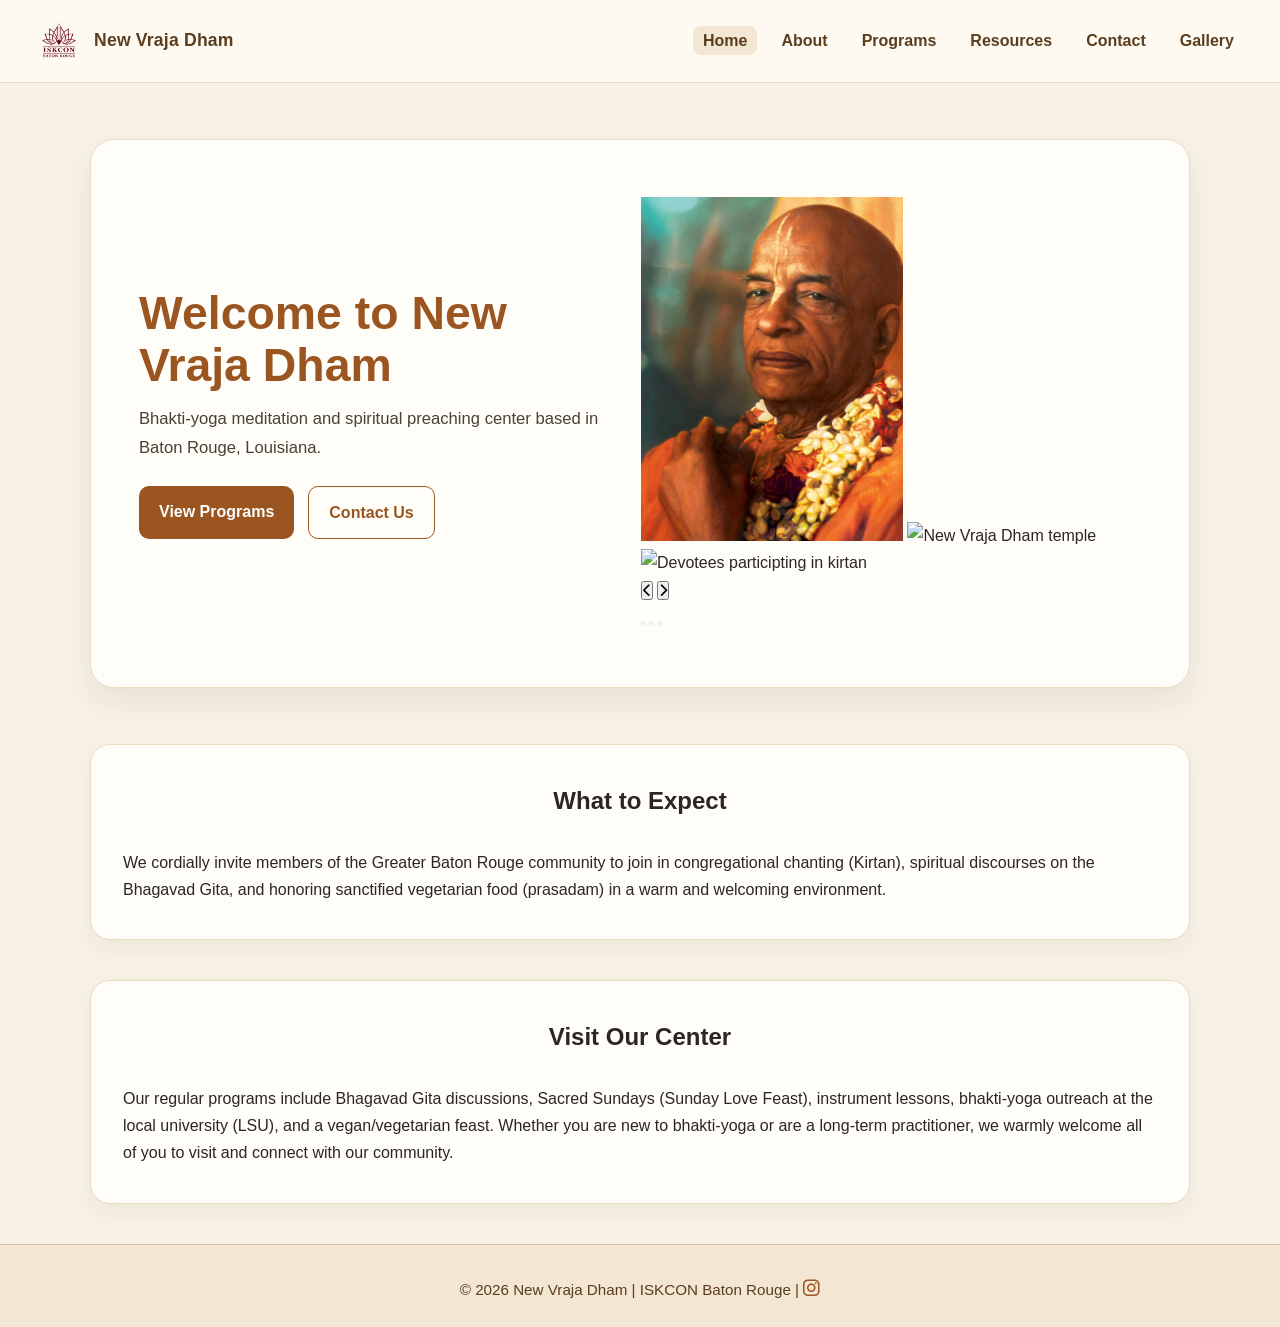
==== index.html @ 9118ea08 "feat: add homepage slider markup" ====
<!DOCTYPE html>
<html lang="en">

<head>
  <meta charset="utf-8">
  <meta name="viewport" content="width=device-width, initial-scale=1.0">
  <meta name="description" content="New Vraja Dham is an ISKCON temple and bhakti-yoga meditation center in Baton Rouge, Louisiana, offering kirtan, Bhagavad Gita discussions, prasadam, spiritual education, and community programs.">
  <meta property="og:title" content="New Vraja Dham | ISKCON Baton Rouge">
  <meta property="og:description" content="Bhakti-yoga meditation, kirtan, Bhagavad Gita discussions, prasadam, and spiritual community in Baton Rouge, Louisiana.">
  <meta property="og:type" content="website">
  <meta property="og:url" content="https://iskconbr.org">
  <meta name="author" content="New Vraja Dham">
  <title>New Vraja Dham | ISKCON Baton Rouge</title>
  <link href="https://fonts.googleapis.com/css2?family=Mukta:wght@400;600;700&display=swap" rel="stylesheet">
  <link rel="stylesheet" href="styles.css">
  <link rel="stylesheet" href="https://cdnjs.cloudflare.com/ajax/libs/font-awesome/6.7.2/css/all.min.css"/>
</head>

<body>
  <header>
    <nav class="navbar" aria-label="Main navigation">
      <div class="logo">
        <img src="public/misc/logo.png" alt="ISKCON logo">
        <span>New Vraja Dham</span>
      </div>
      <ul class="nav-links">
        <li><a href="index.html" class="active" aria-current="page">Home</a></li>
        <li><a href="about.html">About</a></li>
        <li><a href="programs.html">Programs</a></li>
        <li><a href="resources.html">Resources</a></li>
        <li><a href="contact.html">Contact</a></li>
        <li><a href="gallery.html">Gallery</a></li>
      </ul>
    </nav>
  </header>

  <main>
    <section class="hero">
        <div class="hero-text">
            <h1>Welcome to New Vraja Dham</h1>
            <p>
                Bhakti-yoga meditation and spiritual preaching 
                center based in Baton Rouge, Louisiana.
            </p>
            <div class="hero-buttons">
                <a href="programs.html">View Programs</a>
                <a href="contact.html">Contact Us</a>
            </div>
        </div>
        <div class="hero-slider" aria-label="New Vraja Dham image slideshow">
          <div class="slides">
            <img
              class="slide active"
              src="public/misc/srila-prabhupada.png"
              alt="A.C.Bhaktivedanta Swami Srila Prabhupada"
            >
            <img
              class="slide"
              src="public/misc/temple.png"
              alt="New Vraja Dham temple"
            >
            <img
              class="slide"
              src="public/misc/kirtan.png"
              alt="Devotees participting in kirtan"
            >
          </div>
          <button
            class="slider-button previous"
            type="button"
            aria-label="Previous slide"
          >
            <i class="fa-solid fa-chevron-left" aria-hidden="true"></i>
          </button>
          <button
            class="slider-button next"
            type="button"
            aria-label="Next slide"
          >
            <i class="fa-solid fa-chevron-right" aria-hidden="true"></i>
          </button>
          <div class="slider-dots" aria-label="Choose slideshow image">
            <button
              class="slider-dot active"
              type="button"
              aria-label="Show slide 1"
              aria-current="true"
            ></button>
            <button
              class="slider-dot"
              type="button"
              aria-label="Show slide 2"
            ></button>
            <button
              class="slider-dot"
              type="button"
              aria-label="Show slide 3"
            ></button>
          </div>
        </div>
    </section>
    <section class="welcome-section">
        <h2 align="center">What to Expect</h2><br>
        <p>
            We cordially invite members of the Greater Baton Rouge 
            community to join in congregational chanting (Kirtan), 
            spiritual discourses on the Bhagavad Gita, and honoring 
            sanctified vegetarian food (prasadam) in a warm and welcoming
            environment.
        </p>
    </section>
    <section class="schedule-preview">
        <h2 align="center">Visit Our Center</h2><br>
        <p>
            Our regular programs include Bhagavad Gita discussions,
            Sacred Sundays (Sunday Love Feast), instrument lessons,
            bhakti-yoga outreach at the local university (LSU), and
            a vegan/vegetarian feast. Whether you are new to bhakti-yoga 
            or are a long-term practitioner, we warmly welcome all of you 
            to visit and connect with our community.
        </p>
    </section>
  </main>

  <footer>
    <p>
      © 2026 New Vraja Dham | ISKCON Baton Rouge |
    <a href="https://www.instagram.com/iskconbatonrouge/" target="_blank" rel="noopener noreferrer" class="social-link" aria-label="Visit Us on Instagram">
      <i class="fa-brands fa-instagram"></i>
    </a>
    </p>
  </footer>

</body>
</html>
---- styles.css ----
/* ================================
   Theme Variables
================================ */

:root {
    --background: #f7f1e6;
    --surface: #fffdf8;
    --surface-alt: #fffaf1;
    --surface-hover: #f3e6d2;

    --text: #2b2621;
    --text-muted: #4a4036;
    --text-light: #6a5744;

    --primary: #9b5520;
    --primary-dark: #7f4518;
    --border: #eadcc3;
    --border-dark: #d8c4a5;
    --focus: #d6a35d;
    --link: #1c6ed8;

    --radius-small: 10px;
    --radius-medium: 14px;
    --radius-large: 20px;
    --radius-round: 24px;

    --shadow-small: 0 6px 14px rgba(70, 52, 30, 0.05);
    --shadow-medium: 0 10px 24px rgba(70, 52, 30, 0.05);
    --shadow-large: 0 14px 30px rgba(70, 52, 30, 0.08);
}


/* ================================
   Reset and Global Styles
================================ */

* {
    margin: 0;
    padding: 0;
    box-sizing: border-box;
}

body {
    display: flex;
    flex-direction: column;
    min-height: 100vh;

    font-family: Verdana, sans-serif;
    line-height: 1.7;

    background-color: var(--background);
    color: var(--text);
}

main {
    flex: 1;
    width: min(100% - 32px, 1100px);
    margin: 0 auto;
}

a {
    color: inherit;
}

img {
    max-width: 100%;
}


/* ================================
   Shared Links and Buttons
================================ */

.hero-buttons a,
.schedule-preview a,
.visit-section a,
.contact-form button {
    display: inline-block;

    padding: 12px 20px;
    border-radius: var(--radius-small);

    font: inherit;
    font-weight: 600;
    text-decoration: none;

    transition:
        background-color 0.2s ease,
        color 0.2s ease,
        transform 0.2s ease;
}

.hero-buttons a:focus,
.schedule-preview a:focus,
.visit-section a:focus,
.contact-form button:focus,
.contact-info a:focus {
    outline: 3px solid var(--focus);
    outline-offset: 3px;
}

.hero-buttons a:active,
.schedule-preview a:active,
.visit-section a:active,
.contact-form button:active {
    transform: translateY(1px);
}


/* ================================
   Navbar
================================ */

.navbar {
    display: flex;
    align-items: center;
    justify-content: space-between;
    gap: 20px;

    padding: 18px 36px;

    background-color: var(--surface-alt);
    border-bottom: 1px solid var(--border);
}

.logo {
    display: flex;
    align-items: center;
    gap: 12px;
}

.logo img {
    width: 46px;
    height: 46px;
    object-fit: contain;
}

.logo span {
    color: #5a3e1f;
    font-size: 1.1rem;
    font-weight: 700;
    letter-spacing: 0.2px;
}

.navbar ul {
    display: flex;
    gap: 14px;

    list-style: none;
}

.navbar a {
    padding: 6px 10px;
    border-radius: 8px;

    color: #5a3e1f;
    font-weight: 600;
    text-decoration: none;

    transition: background-color 0.2s ease;
}

.navbar a:hover,
.navbar a.active {
    background-color: var(--surface-hover);
}


/* ================================
   Homepage Hero
================================ */

.hero {
    display: flex;
    align-items: center;
    justify-content: space-between;
    gap: 40px;

    max-width: 1100px;
    margin: 56px auto;
    padding: 56px 48px;

    background-color: var(--surface);
    border: 1px solid var(--border);
    border-radius: var(--radius-round);
    box-shadow: var(--shadow-large);
}

.hero-text h1 {
    margin-bottom: 14px;

    color: var(--primary);
    font-size: 2.9rem;
    line-height: 1.12;
}

.hero-text p {
    max-width: 600px;

    color: var(--text-muted);
    font-size: 1.04rem;
}

.hero-image {
    display: flex;
    flex: 1;
    flex-direction: column;
    align-items: center;

    text-align: center;
}

.hero-image img {
    width: 100%;
    max-width: 350px;

    border-radius: 18px;
    box-shadow: 0 12px 28px rgba(70, 52, 30, 0.14);
}

.image-caption {
    max-width: 280px;
    margin-top: 12px;

    color: var(--text-light);
    font-size: 0.92rem;
    font-style: italic;
    line-height: 1.45;
}

.hero-buttons {
    display: flex;
    flex-wrap: wrap;
    gap: 14px;
    margin-top: 24px;
}

.hero-buttons a:first-child,
.schedule-preview a,
.visit-section a,
.contact-form button {
    background-color: var(--primary);
    color: white;
}

.hero-buttons a:first-child:hover,
.schedule-preview a:hover,
.visit-section a:hover,
.contact-form button:hover {
    background-color: var(--primary-dark);
}

.hero-buttons a:last-child {
    border: 1px solid var(--primary);
    color: var(--primary);
}

.hero-buttons a:last-child:hover {
    background-color: #f7e8d6;
}


/* ================================
   About Navigation
================================ */

.about-nav {
    display: flex;
    justify-content: center;
    max-width: 1100px;
}

.about-nav ul {
    display: flex;
    flex-wrap: wrap;
    justify-content: center;
    gap: 12px;

    list-style: none;
}

.about-nav a {
    display: inline-block;

    padding: 10px 16px;
    border: 1px solid var(--border);
    border-radius: var(--radius-small);

    background-color: var(--surface);
    color: var(--primary);
    font-weight: 600;
    text-decoration: none;

    transition: background-color 0.2s ease;
}

.about-nav a:hover,
.about-nav a:focus {
    background-color: var(--surface-hover);
}


/* ================================
   Shared Page Sections
================================ */

.page-intro,
.about-section,
.daily-programs,
.schedule-section,
.visitor-info,
.resources-section,
.contact-info,
.contact-form,
.gallery-section,
.welcome-section,
.schedule-preview,
.visit-section {
    margin: 40px 0;
    padding: 36px 32px;

    background-color: var(--surface);
    border: 1px solid var(--border);
    border-radius: var(--radius-large);
    box-shadow: var(--shadow-medium);
}

.page-intro {
    text-align: center;
}

.page-intro h1 {
    margin-bottom: 12px;

    color: var(--primary);
    font-size: 2.4rem;
}

.page-intro p {
    max-width: 720px;
    margin: 0 auto;

    color: var(--text-muted);
}

.daily-programs h2,
.schedule-section h2 {
    margin-bottom: 24px;
}


/* ================================
   Tables
================================ */

table {
    width: 100%;
    margin-top: 24px;

    border-collapse: collapse;
}

caption {
    margin-bottom: 18px;

    color: var(--primary);
    font-size: 1.25rem;
    font-weight: 700;
}

th,
td {
    padding: 18px 14px;

    text-align: left;
    border: 1px solid var(--border);
}

th {
    background-color: var(--surface-hover);
    color: #5a3e1f;
}

tbody tr:nth-child(even) {
    background-color: #fffaf2;
}


/* ================================
   Contact Page
================================ */

.contact-form form {
    display: flex;
    flex-direction: column;
    gap: 14px;

    margin-top: 20px;
}

.contact-form label {
    color: #5a3e1f;
    font-weight: 600;
}

.contact-form input,
.contact-form textarea {
    width: 100%;
    padding: 12px 14px;

    border: 1px solid var(--border-dark);
    border-radius: var(--radius-small);

    background-color: var(--surface-alt);
    color: var(--text);
    font: inherit;
}

.contact-form input:focus,
.contact-form textarea:focus {
    outline: 3px solid var(--focus);
    border-color: var(--primary);
}

.contact-form textarea {
    resize: vertical;
}

.contact-form button {
    align-self: flex-start;
    border: none;
    cursor: pointer;
}

.contact-info {
    text-align: center;
}

.contact-methods {
    display: flex;
    flex-wrap: wrap;
    justify-content: center;
    gap: 24px;

    margin-top: 32px;
}

.contact-item {
    display: flex;
    flex-direction: column;
    gap: 8px;

    min-width: 250px;
    padding: 22px;

    background-color: var(--surface-alt);
    border: 1px solid var(--border);
    border-radius: var(--radius-medium);
    box-shadow: var(--shadow-small);
}

.contact-label {
    color: var(--primary);
    font-size: 0.9rem;
    font-weight: 700;
    letter-spacing: 0.4px;
    text-transform: uppercase;
}

.contact-item a,
.contact-info a {
    color: var(--link);
    font-weight: 600;
    text-decoration: none;
}

.contact-item a:hover,
.contact-info a:hover {
    text-decoration: underline;
}


/* ================================
   Video
================================ */

.video-wrapper {
    display: flex;
    justify-content: center;
    margin-top: 20px;
}

.video-wrapper iframe {
    width: 560px;
    height: 315px;
    max-width: 100%;

    border: none;
    border-radius: 12px;
}


/* ================================
   Book Resources
================================ */

.book-list {
    display: grid;
    grid-template-columns: repeat(4, 1fr);
    gap: 28px;

    margin-top: 32px;
}

.book-card {
    display: flex;
    flex-direction: column;
    align-items: center;

    text-align: center;
}

.book-card img {
    width: 100%;
    max-width: 180px;
    height: 260px;

    object-fit: cover;
    border-radius: var(--radius-small);
    box-shadow: 0 8px 18px rgba(70, 52, 30, 0.12);

    transition: transform 0.2s ease;
}

.book-card img:hover {
    transform: translateY(-4px);
}

.book-card h3 {
    margin-top: 12px;

    font-size: 1rem;
    line-height: 1.4;
}

.book-card a {
    color: var(--primary);
    text-decoration: none;
}

.book-card a:hover {
    color: var(--primary-dark);
}


/* ================================
   Social Links
================================ */

.social-link {
    display: inline-flex;
    align-items: center;
    gap: 8px;

    margin-top: 10px;

    color: var(--primary);
    font-weight: 600;
    text-decoration: none;
}

.social-link:hover {
    color: var(--primary-dark);
}

.social-link i {
    font-size: 1.2rem;
}


/* ================================
   Gallery
================================ */

.gallery-grid {
    display: grid;
    grid-template-columns: repeat(3, 1fr);
    gap: 20px;

    margin-top: 8px;
}

.gallery-grid img {
    width: 100%;
    aspect-ratio: 4 / 3;

    object-fit: cover;
    border-radius: 12px;
    box-shadow: 0 6px 16px rgba(70, 52, 30, 0.10);

    transition: transform 0.2s ease;
}

.gallery-grid img:hover {
    transform: translateY(-3px);
}


/* ================================
   Footer
================================ */

footer {
    margin-top: auto;
    padding: 24px;

    background-color: var(--surface-hover);
    border-top: 1px solid var(--border-dark);

    color: #5a3e1f;
    font-size: 0.95rem;
    text-align: center;
}


/* ================================
   Tablet and Mobile
================================ */

@media (max-width: 768px) {
    .navbar {
        flex-direction: column;
        gap: 16px;

        padding: 18px 20px;
        text-align: center;
    }

    .navbar ul {
        flex-wrap: wrap;
        justify-content: center;
        gap: 10px;
    }

    main {
        width: min(100% - 20px, 1100px);
    }

    .hero {
        flex-direction: column;
        gap: 28px;

        margin: 28px 0;
        padding: 36px 24px;

        text-align: center;
    }

    .hero-text h1,
    .page-intro h1 {
        font-size: 2rem;
    }

    .hero-buttons {
        justify-content: center;
    }

    .page-intro,
    .about-section,
    .daily-programs,
    .schedule-section,
    .visitor-info,
    .resources-section,
    .contact-info,
    .contact-form,
    .gallery-section,
    .welcome-section,
    .schedule-preview,
    .visit-section {
        margin: 28px 0;
        padding: 28px 20px;
    }

    .about-nav ul {
        justify-content: center;
    }

    .contact-methods {
        flex-direction: column;
    }

    .contact-item {
        min-width: 100%;
    }

    .book-list {
        grid-template-columns: repeat(2, 1fr);
        gap: 22px;
    }

    .gallery-grid {
        grid-template-columns: repeat(2, 1fr);
    }

    .video-wrapper iframe {
        width: 100%;
        height: 240px;
    }

    table {
        display: block;
        overflow-x: auto;
        white-space: nowrap;
    }

    footer {
        padding: 22px 16px;
    }
}


/* ================================
   Small Mobile
================================ */

@media (max-width: 480px) {
    .navbar ul {
        flex-direction: column;
    }

    .logo span {
        font-size: 1rem;
    }

    .hero-text h1,
    .page-intro h1 {
        font-size: 1.75rem;
    }

    .book-list {
        grid-template-columns: 1fr;
    }

    .book-card img {
        max-width: 170px;
        height: 245px;
    }

    .gallery-grid {
        grid-template-columns: 1fr;
    }

    .video-wrapper iframe {
        height: 210px;
    }
}
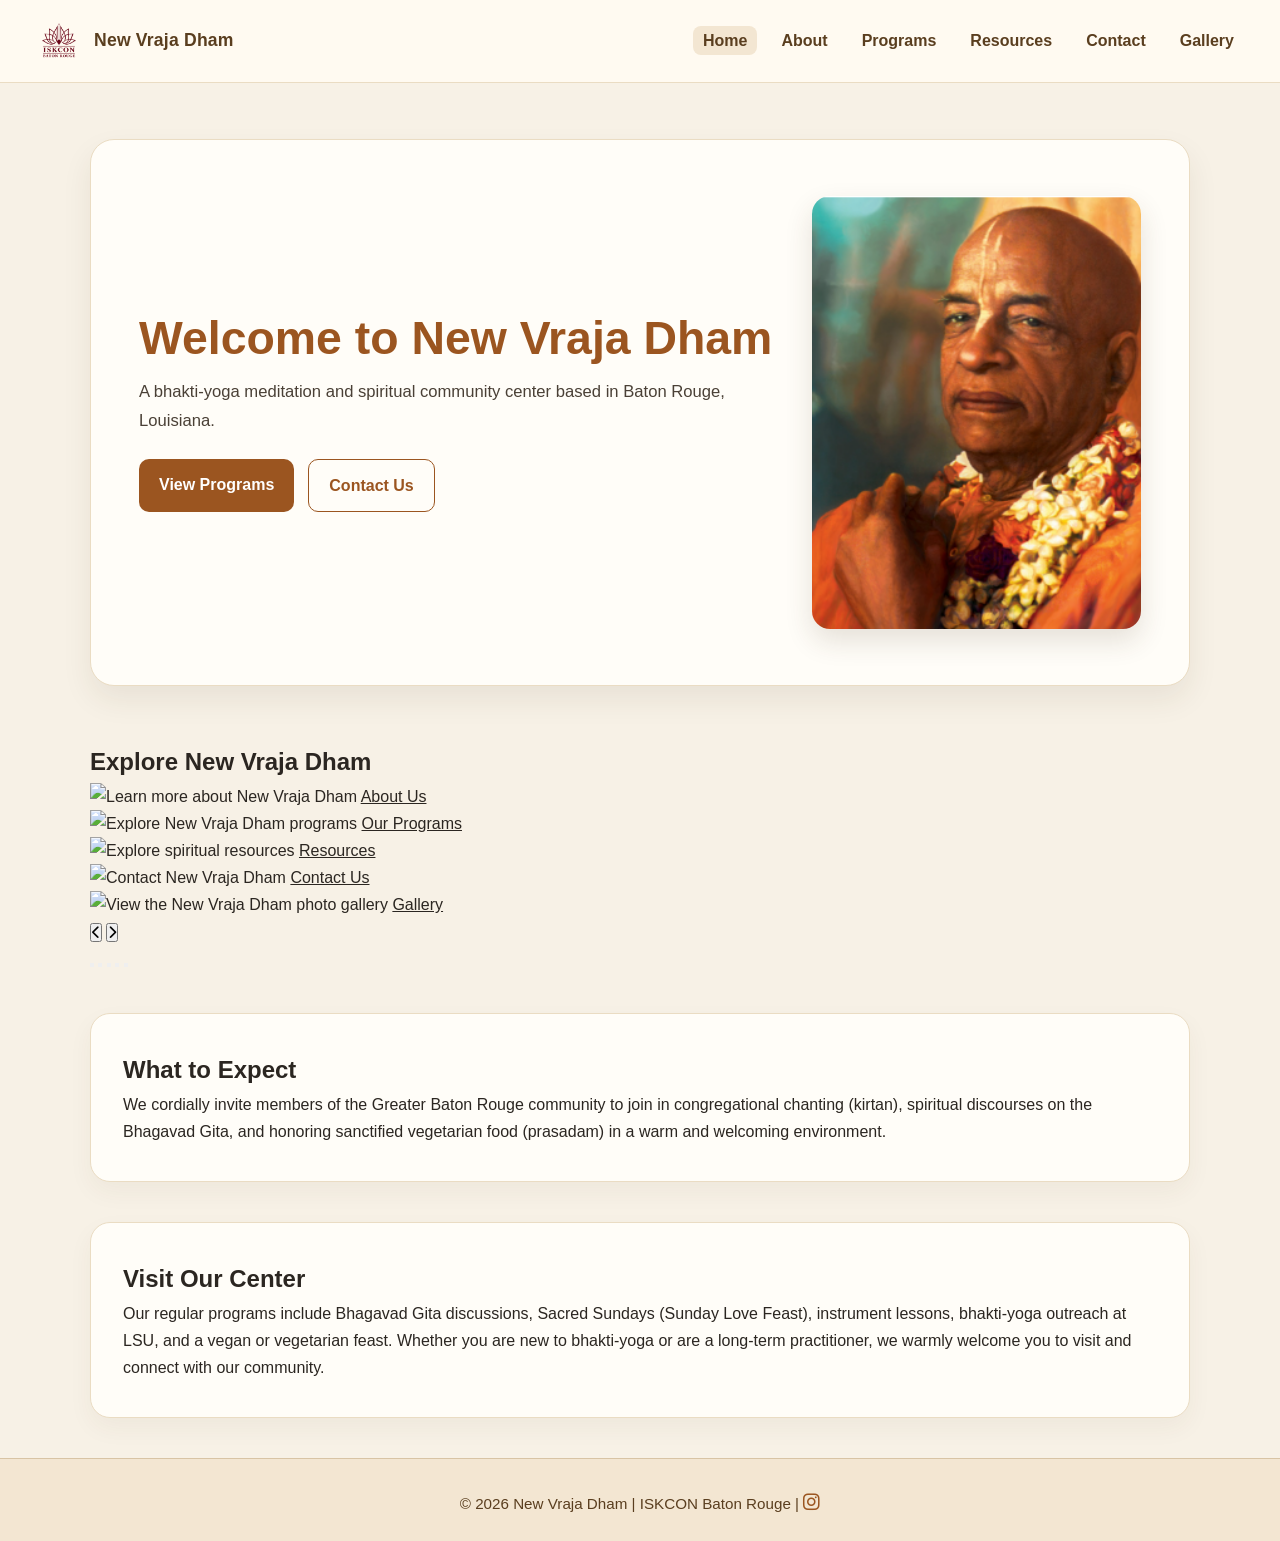
==== commit c974e9af: "fix: separate hero image from page slider" ====
--- a/index.html
+++ b/index.html
@@ -36,89 +36,65 @@
 
   <main>
     <section class="hero">
-        <div class="hero-text">
-            <h1>Welcome to New Vraja Dham</h1>
-            <p>
-                Bhakti-yoga meditation and spiritual preaching 
-                center based in Baton Rouge, Louisiana.
-            </p>
-            <div class="hero-buttons">
-                <a href="programs.html">View Programs</a>
-                <a href="contact.html">Contact Us</a>
-            </div>
+      <div class="hero-text">
+        <h1>Welcome to New Vraja Dham</h1>
+        <p>A bhakti-yoga meditation and spiritual community center based in Baton Rouge, Louisiana.</p>
+        <div class="hero-buttons">
+          <a href="programs.html">View Programs</a>
+          <a href="contact.html">Contact Us</a>
         </div>
-        <div class="hero-slider" aria-label="New Vraja Dham image slideshow">
-          <div class="slides">
-            <img
-              class="slide active"
-              src="public/misc/srila-prabhupada.png"
-              alt="A.C.Bhaktivedanta Swami Srila Prabhupada"
-            >
-            <img
-              class="slide"
-              src="public/misc/temple.png"
-              alt="New Vraja Dham temple"
-            >
-            <img
-              class="slide"
-              src="public/misc/kirtan.png"
-              alt="Devotees participting in kirtan"
-            >
-          </div>
-          <button
-            class="slider-button previous"
-            type="button"
-            aria-label="Previous slide"
-          >
-            <i class="fa-solid fa-chevron-left" aria-hidden="true"></i>
-          </button>
-          <button
-            class="slider-button next"
-            type="button"
-            aria-label="Next slide"
-          >
-            <i class="fa-solid fa-chevron-right" aria-hidden="true"></i>
-          </button>
-          <div class="slider-dots" aria-label="Choose slideshow image">
-            <button
-              class="slider-dot active"
-              type="button"
-              aria-label="Show slide 1"
-              aria-current="true"
-            ></button>
-            <button
-              class="slider-dot"
-              type="button"
-              aria-label="Show slide 2"
-            ></button>
-            <button
-              class="slider-dot"
-              type="button"
-              aria-label="Show slide 3"
-            ></button>
-          </div>
+      </div>
+      <div class="hero-image">
+        <img src="public/misc/srila-prabhupada.png" alt="A.C. Bhaktivedanta Swami Srila Prabhupada">
+      </div>
+    </section>
+    <section class="page-slider-section">
+      <h2>Explore New Vraja Dham</h2>
+      <div class="page-slider" aria-label="Explore pages of the New Vraja Dham website">
+        <div class="page-slides">
+          <article class="page-slide active">
+            <img src="public/misc/about-preview.png" alt="Learn more about New Vraja Dham">
+            <a href="about.html" class="page-slide-button">About Us</a>
+          </article>
+          <article class="page-slide">
+            <img src="public/misc/programs-preview.png" alt="Explore New Vraja Dham programs">
+            <a href="programs.html" class="page-slide-button">Our Programs</a>
+          </article>
+          <article class="page-slide">
+            <img src="public/misc/resources-preview.png" alt="Explore spiritual resources">
+            <a href="resources.html" class="page-slide-button">Resources</a>
+          </article>
+          <article class="page-slide">
+            <img src="public/misc/contact-preview.png" alt="Contact New Vraja Dham">
+            <a href="contact.html" class="page-slide-button">Contact Us</a>
+          </article>
+          <article class="page-slide">
+            <img src="public/misc/gallery-preview.png" alt="View the New Vraja Dham photo gallery">
+            <a href="gallery.html" class="page-slide-button">Gallery</a>
+          </article>
         </div>
+        <button class="slider-button previous" type="button" aria-label="Previous page">
+          <i class="fa-solid fa-chevron-left" aria-hidden="true"></i>
+        </button>
+        <button class="slider-button next" type="button" aria-label="Next page">
+          <i class="fa-solid fa-chevron-right" aria-hidden="true"></i>
+        </button>
+        <div class="slider-dots" aria-label="Choose a page">
+          <button class="slider-dot active" type="button" aria-label="Show About Us slide" aria-current="true"></button>
+          <button class="slider-dot" type="button" aria-label="Show Our Programs slide"></button>
+          <button class="slider-dot" type="button" aria-label="Show Resources slide"></button>
+          <button class="slider-dot" type="button" aria-label="Show Contact Us slide"></button>
+          <button class="slider-dot" type="button" aria-label="Show Gallery slide"></button>
+        </div>
+      </div>
     </section>
     <section class="welcome-section">
-        <h2 align="center">What to Expect</h2><br>
-        <p>
-            We cordially invite members of the Greater Baton Rouge 
-            community to join in congregational chanting (Kirtan), 
-            spiritual discourses on the Bhagavad Gita, and honoring 
-            sanctified vegetarian food (prasadam) in a warm and welcoming
-            environment.
-        </p>
+      <h2>What to Expect</h2>
+      <p>We cordially invite members of the Greater Baton Rouge community to join in congregational chanting (kirtan), spiritual discourses on the Bhagavad Gita, and honoring sanctified vegetarian food (prasadam) in a warm and welcoming environment.</p>
     </section>
     <section class="schedule-preview">
-        <h2 align="center">Visit Our Center</h2><br>
-        <p>
-            Our regular programs include Bhagavad Gita discussions,
-            Sacred Sundays (Sunday Love Feast), instrument lessons,
-            bhakti-yoga outreach at the local university (LSU), and
-            a vegan/vegetarian feast. Whether you are new to bhakti-yoga 
-            or are a long-term practitioner, we warmly welcome all of you 
-            to visit and connect with our community.
-        </p>
+      <h2>Visit Our Center</h2>
+      <p>Our regular programs include Bhagavad Gita discussions, Sacred Sundays (Sunday Love Feast), instrument lessons, bhakti-yoga outreach at LSU, and a vegan or vegetarian feast. Whether you are new to bhakti-yoga or are a long-term practitioner, we warmly welcome you to visit and connect with our community.</p>
     </section>
   </main>
 
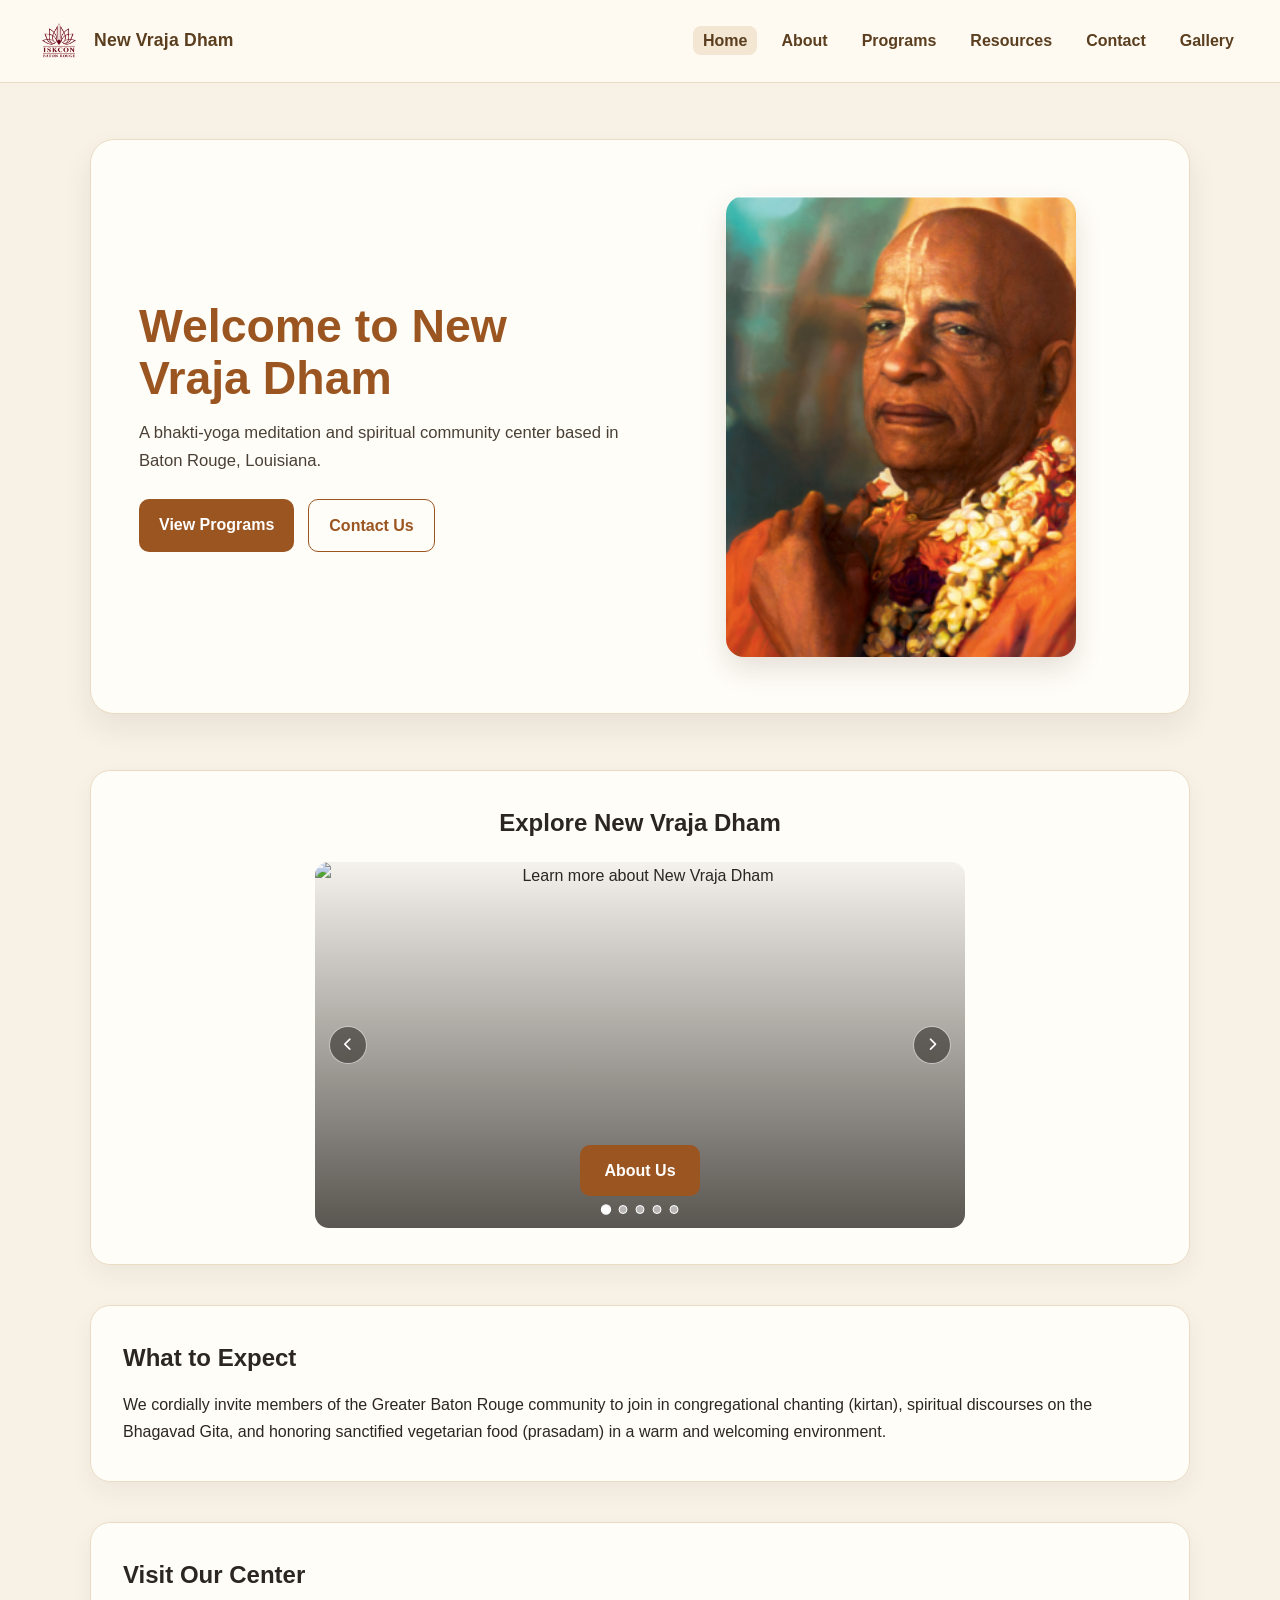
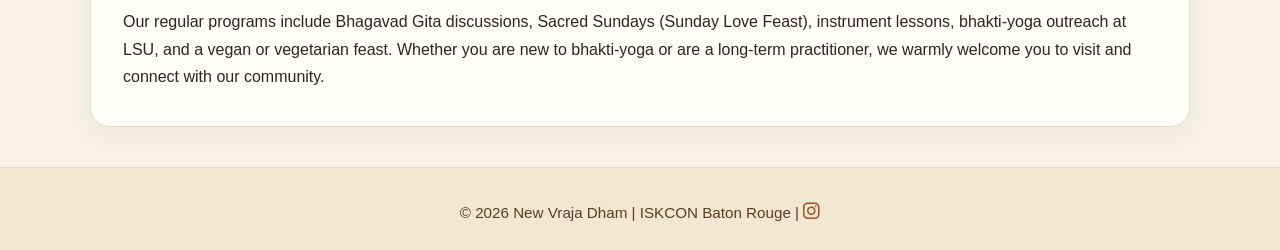
==== commit e368edc6: "fix: adjust page titles" ====
--- a/index.html
+++ b/index.html
@@ -1,6 +1,5 @@
 <!DOCTYPE html>
 <html lang="en">
-
 <head>
   <meta charset="utf-8">
   <meta name="viewport" content="width=device-width, initial-scale=1.0">
@@ -8,14 +7,14 @@
   <meta property="og:title" content="New Vraja Dham | ISKCON Baton Rouge">
   <meta property="og:description" content="Bhakti-yoga meditation, kirtan, Bhagavad Gita discussions, prasadam, and spiritual community in Baton Rouge, Louisiana.">
   <meta property="og:type" content="website">
-  <meta property="og:url" content="https://iskconbr.org">
+  <meta property="og:url" content="https://iskconbr.org/index.html">
   <meta name="author" content="New Vraja Dham">
-  <title>New Vraja Dham | ISKCON Baton Rouge</title>
+  <title>Home | New Vraja Dham</title>
   <link href="https://fonts.googleapis.com/css2?family=Mukta:wght@400;600;700&display=swap" rel="stylesheet">
   <link rel="stylesheet" href="styles.css">
   <link rel="stylesheet" href="https://cdnjs.cloudflare.com/ajax/libs/font-awesome/6.7.2/css/all.min.css"/>
+  <script src="script.js" defer></script>
 </head>
-
 <body>
   <header>
     <nav class="navbar" aria-label="Main navigation">
@@ -33,7 +32,6 @@
       </ul>
     </nav>
   </header>
-
   <main>
     <section class="hero">
       <div class="hero-text">
@@ -97,15 +95,8 @@
       <p>Our regular programs include Bhagavad Gita discussions, Sacred Sundays (Sunday Love Feast), instrument lessons, bhakti-yoga outreach at LSU, and a vegan or vegetarian feast. Whether you are new to bhakti-yoga or are a long-term practitioner, we warmly welcome you to visit and connect with our community.</p>
     </section>
   </main>
-
   <footer>
-    <p>
-      © 2026 New Vraja Dham | ISKCON Baton Rouge |
-    <a href="https://www.instagram.com/iskconbatonrouge/" target="_blank" rel="noopener noreferrer" class="social-link" aria-label="Visit Us on Instagram">
-      <i class="fa-brands fa-instagram"></i>
-    </a>
-    </p>
+    <p>© 2026 New Vraja Dham | ISKCON Baton Rouge | <a href="https://www.instagram.com/iskconbatonrouge/" target="_blank" rel="noopener noreferrer" class="social-link" aria-label="Visit Us on Instagram"><i class="fa-brands fa-instagram"></i></a></p>
   </footer>
-
 </body>
 </html>
--- a/styles.css
+++ b/styles.css
@@ -40,12 +40,16 @@
     box-sizing: border-box;
 }
 
+html {
+    scroll-behavior: smooth;
+}
+
 body {
     display: flex;
     flex-direction: column;
     min-height: 100vh;
 
-    font-family: Verdana, sans-serif;
+    font-family: "Mukta", sans-serif;
     line-height: 1.7;
 
     background-color: var(--background);
@@ -63,7 +67,23 @@
 }
 
 img {
+    display: block;
     max-width: 100%;
+}
+
+h1,
+h2,
+h3,
+h4 {
+    line-height: 1.3;
+}
+
+p {
+    margin-bottom: 16px;
+}
+
+p:last-child {
+    margin-bottom: 0;
 }
 
 
@@ -90,11 +110,18 @@
         transform 0.2s ease;
 }
 
-.hero-buttons a:focus,
-.schedule-preview a:focus,
-.visit-section a:focus,
-.contact-form button:focus,
-.contact-info a:focus {
+.hero-buttons a:focus-visible,
+.schedule-preview a:focus-visible,
+.visit-section a:focus-visible,
+.contact-form button:focus-visible,
+.contact-info a:focus-visible,
+.slider-button:focus-visible,
+.slider-dot:focus-visible,
+.page-slide-button:focus-visible,
+.navbar a:focus-visible,
+.about-nav a:focus-visible,
+.book-card a:focus-visible,
+.social-link:focus-visible {
     outline: 3px solid var(--focus);
     outline-offset: 3px;
 }
@@ -127,6 +154,8 @@
     display: flex;
     align-items: center;
     gap: 12px;
+
+    text-decoration: none;
 }
 
 .logo img {
@@ -144,6 +173,7 @@
 
 .navbar ul {
     display: flex;
+    flex-wrap: wrap;
     gap: 14px;
 
     list-style: none;
@@ -186,6 +216,11 @@
     box-shadow: var(--shadow-large);
 }
 
+.hero-text {
+    flex: 1;
+    min-width: 0;
+}
+
 .hero-text h1 {
     margin-bottom: 14px;
 
@@ -204,10 +239,10 @@
 .hero-image {
     display: flex;
     flex: 1;
-    flex-direction: column;
     align-items: center;
-
-    text-align: center;
+    justify-content: center;
+
+    min-width: 0;
 }
 
 .hero-image img {
@@ -218,20 +253,11 @@
     box-shadow: 0 12px 28px rgba(70, 52, 30, 0.14);
 }
 
-.image-caption {
-    max-width: 280px;
-    margin-top: 12px;
-
-    color: var(--text-light);
-    font-size: 0.92rem;
-    font-style: italic;
-    line-height: 1.45;
-}
-
 .hero-buttons {
     display: flex;
     flex-wrap: wrap;
     gap: 14px;
+
     margin-top: 24px;
 }
 
@@ -261,13 +287,217 @@
 
 
 /* ================================
+   Homepage Page Navigation Slider
+================================ */
+
+.page-slider-section {
+    margin: 40px 0;
+    padding: 36px 32px;
+
+    background-color: var(--surface);
+    border: 1px solid var(--border);
+    border-radius: var(--radius-large);
+    box-shadow: var(--shadow-medium);
+
+    text-align: center;
+}
+
+.page-slider-section h2 {
+    margin-bottom: 24px;
+}
+
+.page-slider {
+    position: relative;
+
+    width: 100%;
+    max-width: 650px;
+    margin: 0 auto;
+
+    overflow: hidden;
+    border-radius: var(--radius-medium);
+}
+
+.page-slides {
+    position: relative;
+
+    width: 100%;
+    aspect-ratio: 16 / 9;
+}
+
+.page-slide {
+    position: absolute;
+    inset: 0;
+
+    display: flex;
+    flex-direction: column;
+    align-items: center;
+    justify-content: flex-end;
+
+    opacity: 0;
+    pointer-events: none;
+
+    transition: opacity 0.6s ease;
+}
+
+.page-slide.active {
+    opacity: 1;
+    pointer-events: auto;
+}
+
+.page-slide img {
+    position: absolute;
+    inset: 0;
+    z-index: 0;
+
+    width: 100%;
+    height: 100%;
+
+    object-fit: cover;
+}
+
+.page-slide::after {
+    content: "";
+
+    position: absolute;
+    inset: 0;
+    z-index: 1;
+
+    background: linear-gradient(
+        to top,
+        rgba(43, 38, 33, 0.78),
+        rgba(43, 38, 33, 0.05)
+    );
+}
+
+.page-slide-button {
+    position: relative;
+    z-index: 2;
+
+    margin-bottom: 32px;
+    padding: 12px 24px;
+
+    border-radius: var(--radius-small);
+
+    background-color: var(--primary);
+    color: white;
+
+    font: inherit;
+    font-weight: 700;
+    text-decoration: none;
+
+    transition:
+        background-color 0.2s ease,
+        transform 0.2s ease;
+}
+
+.page-slide-button:hover {
+    background-color: var(--primary-dark);
+    transform: translateY(-2px);
+}
+
+
+/* ================================
+   Slider Controls
+================================ */
+
+.slider-button {
+    position: absolute;
+    top: 50%;
+    z-index: 3;
+
+    display: flex;
+    align-items: center;
+    justify-content: center;
+
+    width: 38px;
+    height: 38px;
+    padding: 0;
+
+    border: 1px solid rgba(255, 255, 255, 0.65);
+    border-radius: 50%;
+
+    background-color: rgba(43, 38, 33, 0.58);
+    color: white;
+
+    cursor: pointer;
+    transform: translateY(-50%);
+
+    transition:
+        background-color 0.2s ease,
+        transform 0.2s ease;
+}
+
+.slider-button:hover {
+    background-color: rgba(43, 38, 33, 0.82);
+}
+
+.slider-button:active {
+    transform: translateY(-50%) scale(0.95);
+}
+
+.slider-button.previous {
+    left: 14px;
+}
+
+.slider-button.next {
+    right: 14px;
+}
+
+
+/* ================================
+   Slider Indicator Dots
+================================ */
+
+.slider-dots {
+    position: absolute;
+    bottom: 14px;
+    left: 50%;
+    z-index: 3;
+
+    display: flex;
+    align-items: center;
+    gap: 8px;
+
+    transform: translateX(-50%);
+}
+
+.slider-dot {
+    width: 9px;
+    height: 9px;
+    padding: 0;
+
+    border: 1px solid white;
+    border-radius: 50%;
+
+    background-color: rgba(255, 255, 255, 0.55);
+
+    cursor: pointer;
+
+    transition:
+        background-color 0.2s ease,
+        transform 0.2s ease;
+}
+
+.slider-dot:hover {
+    transform: scale(1.15);
+}
+
+.slider-dot.active {
+    background-color: white;
+    transform: scale(1.15);
+}
+
+
+/* ================================
    About Navigation
 ================================ */
 
 .about-nav {
     display: flex;
     justify-content: center;
+
     max-width: 1100px;
+    margin-bottom: 48px;
 }
 
 .about-nav ul {
@@ -283,11 +513,13 @@
     display: inline-block;
 
     padding: 10px 16px;
+
     border: 1px solid var(--border);
     border-radius: var(--radius-small);
 
     background-color: var(--surface);
     color: var(--primary);
+
     font-weight: 600;
     text-decoration: none;
 
@@ -295,7 +527,7 @@
 }
 
 .about-nav a:hover,
-.about-nav a:focus {
+.about-nav a:focus-visible {
     background-color: var(--surface-hover);
 }
 
@@ -343,9 +575,88 @@
     color: var(--text-muted);
 }
 
+.welcome-section h2,
+.schedule-preview h2 {
+    margin-bottom: 18px;
+}
+
 .daily-programs h2,
 .schedule-section h2 {
     margin-bottom: 24px;
+}
+
+
+/* ================================
+   Resources Page
+================================ */
+
+/* Keep the resources page more compact without
+   changing spacing on the other pages. */
+
+.resources-section {
+    margin: 28px 0;
+    padding: 30px 28px;
+}
+
+.resources-section h2 {
+    margin-bottom: 20px;
+    color: var(--primary);
+}
+
+.resources-section h3 {
+    margin-top: 18px;
+    margin-bottom: 10px;
+}
+
+.resources-section p {
+    margin-top: 0;
+    margin-bottom: 14px;
+    line-height: 1.55;
+}
+
+.resources-section p + p {
+    margin-top: 10px;
+}
+
+.resources-section strong {
+    font-weight: 700;
+}
+
+.resource-card {
+    padding: 24px;
+
+    background-color: var(--surface-alt);
+    border: 1px solid var(--border);
+    border-radius: var(--radius-medium);
+}
+
+.resource-card h3 {
+    margin-top: 0;
+    margin-bottom: 10px;
+}
+
+.resource-card p {
+    margin-bottom: 12px;
+}
+
+.resource-card p:last-child {
+    margin-bottom: 0;
+}
+
+.resource-card strong {
+    display: block;
+
+    margin: 16px 0;
+
+    line-height: 1.65;
+}
+
+.resources-section .video-wrapper {
+    margin-top: 18px;
+}
+
+.resources-section .book-list {
+    margin-top: 24px;
 }
 
 
@@ -413,6 +724,7 @@
 
     background-color: var(--surface-alt);
     color: var(--text);
+
     font: inherit;
 }
 
@@ -428,6 +740,7 @@
 
 .contact-form button {
     align-self: flex-start;
+
     border: none;
     cursor: pointer;
 }
@@ -487,13 +800,16 @@
 .video-wrapper {
     display: flex;
     justify-content: center;
-    margin-top: 20px;
+
+    width: 100%;
+    max-width: 760px;
+    margin: 20px auto 0;
 }
 
 .video-wrapper iframe {
-    width: 560px;
-    height: 315px;
-    max-width: 100%;
+    width: 100%;
+    max-width: 560px;
+    aspect-ratio: 16 / 9;
 
     border: none;
     border-radius: 12px;
@@ -526,6 +842,7 @@
     height: 260px;
 
     object-fit: cover;
+
     border-radius: var(--radius-small);
     box-shadow: 0 8px 18px rgba(70, 52, 30, 0.12);
 
@@ -550,6 +867,10 @@
 
 .book-card a:hover {
     color: var(--primary-dark);
+}
+
+.book-card a:hover img {
+    transform: translateY(-4px);
 }
 
 
@@ -582,6 +903,10 @@
    Gallery
 ================================ */
 
+.gallery-section {
+    margin-bottom: 48px;
+}
+
 .gallery-grid {
     display: grid;
     grid-template-columns: repeat(3, 1fr);
@@ -595,6 +920,7 @@
     aspect-ratio: 4 / 3;
 
     object-fit: cover;
+
     border-radius: 12px;
     box-shadow: 0 6px 16px rgba(70, 52, 30, 0.10);
 
@@ -615,7 +941,7 @@
     padding: 24px;
 
     background-color: var(--surface-hover);
-    border-top: 1px solid var(--border-dark);
+    border-top: 1px solid var(--border);
 
     color: #5a3e1f;
     font-size: 0.95rem;
@@ -626,6 +952,12 @@
 /* ================================
    Tablet and Mobile
 ================================ */
+
+@media (max-width: 900px) {
+    .book-list {
+        grid-template-columns: repeat(3, 1fr);
+    }
+}
 
 @media (max-width: 768px) {
     .navbar {
@@ -637,7 +969,6 @@
     }
 
     .navbar ul {
-        flex-wrap: wrap;
         justify-content: center;
         gap: 10px;
     }
@@ -661,16 +992,41 @@
         font-size: 2rem;
     }
 
+    .hero-text p {
+        margin: 0 auto;
+    }
+
     .hero-buttons {
         justify-content: center;
+    }
+
+    .hero-image {
+        width: 100%;
+    }
+
+    .hero-image img {
+        max-width: 350px;
+    }
+
+    .page-slider-section {
+        margin: 28px 0;
+        padding: 28px 20px;
+    }
+
+    .page-slider {
+        max-width: 100%;
+    }
+
+    .page-slide-button {
+        margin-bottom: 28px;
     }
 
     .page-intro,
     .about-section,
     .daily-programs,
     .schedule-section,
+    .resources-section,
     .visitor-info,
-    .resources-section,
     .contact-info,
     .contact-form,
     .gallery-section,
@@ -681,6 +1037,29 @@
         padding: 28px 20px;
     }
 
+    .resources-section {
+        margin: 24px 0;
+        padding: 24px 20px;
+    }
+
+    .resources-section h2 {
+        margin-bottom: 18px;
+    }
+
+    .resources-section h3 {
+        margin-top: 14px;
+        margin-bottom: 8px;
+    }
+
+    .resources-section p {
+        margin-bottom: 12px;
+        line-height: 1.5;
+    }
+
+    .resource-card {
+        padding: 20px;
+    }
+
     .about-nav ul {
         justify-content: center;
     }
@@ -703,8 +1082,7 @@
     }
 
     .video-wrapper iframe {
-        width: 100%;
-        height: 240px;
+        max-width: 100%;
     }
 
     table {
@@ -737,6 +1115,45 @@
         font-size: 1.75rem;
     }
 
+    .hero {
+        padding: 30px 18px;
+    }
+
+    .hero-buttons {
+        flex-direction: column;
+        align-items: stretch;
+    }
+
+    .hero-buttons a {
+        text-align: center;
+    }
+
+    .page-slider-section {
+        padding: 24px 14px;
+    }
+
+    .page-slides {
+        aspect-ratio: 4 / 3;
+    }
+
+    .page-slide-button {
+        margin-bottom: 26px;
+        padding: 10px 18px;
+    }
+
+    .slider-button {
+        width: 34px;
+        height: 34px;
+    }
+
+    .slider-button.previous {
+        left: 10px;
+    }
+
+    .slider-button.next {
+        right: 10px;
+    }
+
     .book-list {
         grid-template-columns: 1fr;
     }
@@ -751,6 +1168,59 @@
     }
 
     .video-wrapper iframe {
-        height: 210px;
+        height: auto;
+    }
+}
+
+
+/* ================================
+   Reduced Motion
+================================ */
+
+@media (prefers-reduced-motion: reduce) {
+    html {
+        scroll-behavior: auto;
+    }
+
+    *,
+    *::before,
+    *::after {
+        transition-duration: 0.01ms !important;
+        animation-duration: 0.01ms !important;
+        animation-iteration-count: 1 !important;
+    }
+}
+
+/* ================================
+   Page Transitions
+================================ */
+
+body {
+    animation: pageFadeIn 0.45s ease both;
+}
+
+body.page-transitioning-out {
+    opacity: 0;
+    transition: opacity 0.35s ease;
+}
+
+@keyframes pageFadeIn {
+    from {
+        opacity: 0;
+    }
+
+    to {
+        opacity: 1;
+    }
+}
+
+@media (prefers-reduced-motion: reduce) {
+    body {
+        animation: none;
+    }
+
+    body.page-transitioning-out {
+        opacity: 1;
+        transition: none;
     }
 }
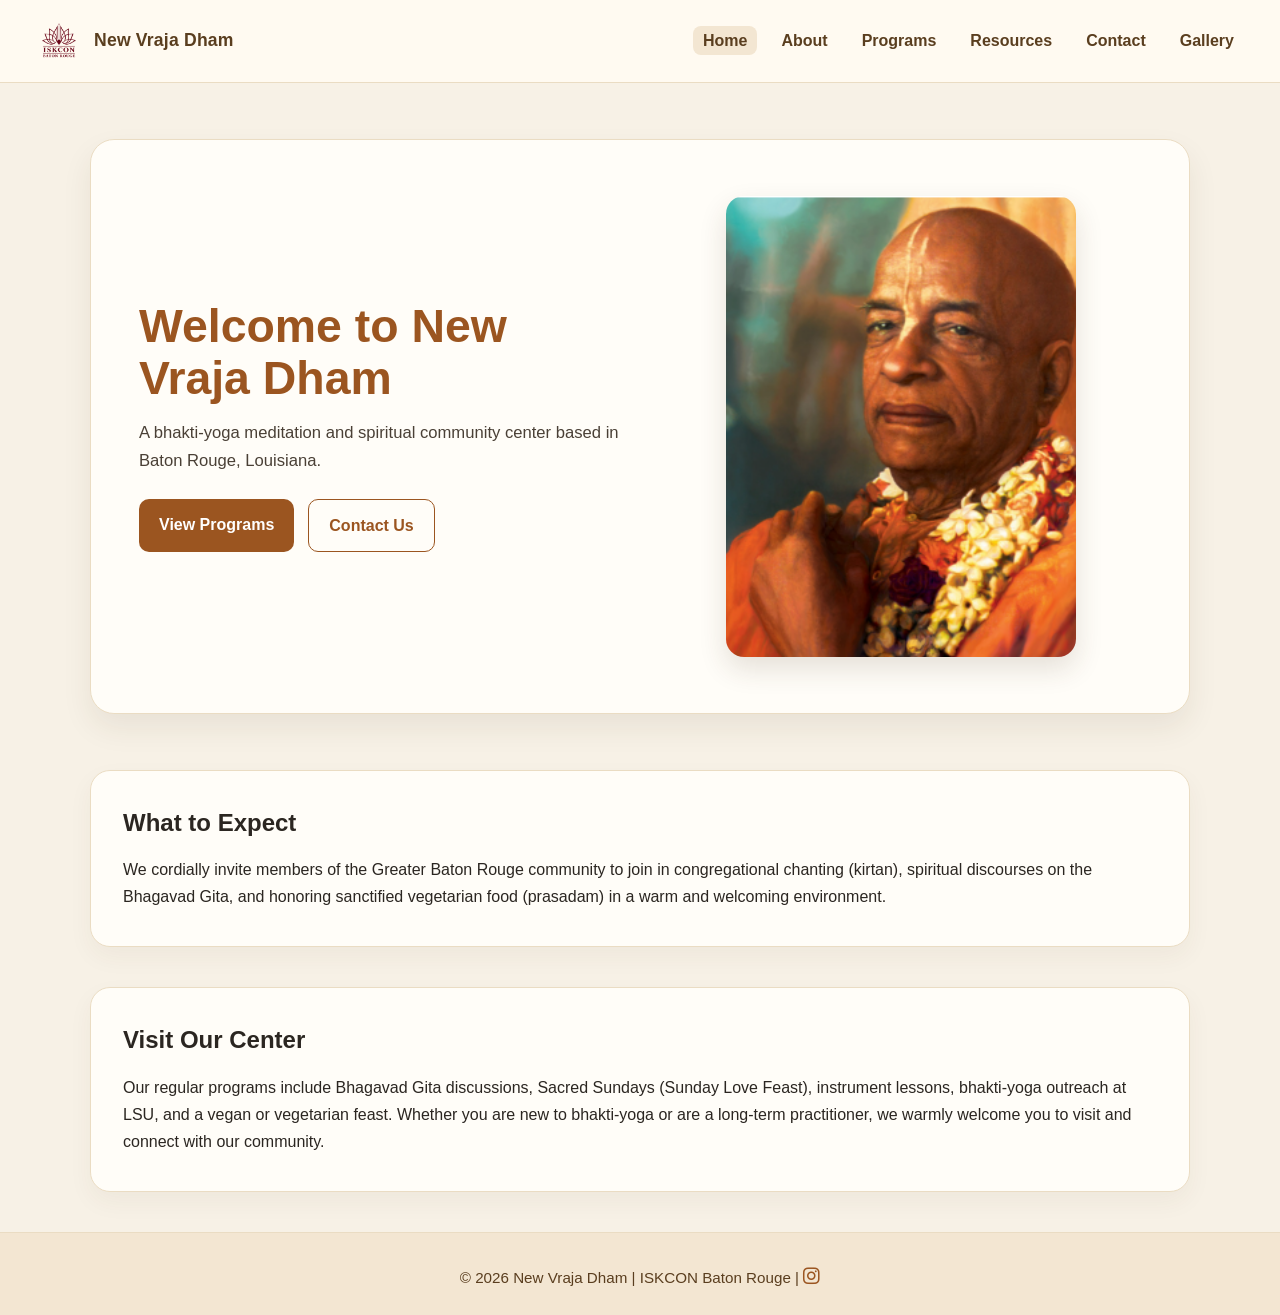
==== commit d1d266c5: "haribollllll" ====
--- a/index.html
+++ b/index.html
@@ -46,46 +46,6 @@
         <img src="public/misc/srila-prabhupada.png" alt="A.C. Bhaktivedanta Swami Srila Prabhupada">
       </div>
     </section>
-    <section class="page-slider-section">
-      <h2>Explore New Vraja Dham</h2>
-      <div class="page-slider" aria-label="Explore pages of the New Vraja Dham website">
-        <div class="page-slides">
-          <article class="page-slide active">
-            <img src="public/misc/about-preview.png" alt="Learn more about New Vraja Dham">
-            <a href="about.html" class="page-slide-button">About Us</a>
-          </article>
-          <article class="page-slide">
-            <img src="public/misc/programs-preview.png" alt="Explore New Vraja Dham programs">
-            <a href="programs.html" class="page-slide-button">Our Programs</a>
-          </article>
-          <article class="page-slide">
-            <img src="public/misc/resources-preview.png" alt="Explore spiritual resources">
-            <a href="resources.html" class="page-slide-button">Resources</a>
-          </article>
-          <article class="page-slide">
-            <img src="public/misc/contact-preview.png" alt="Contact New Vraja Dham">
-            <a href="contact.html" class="page-slide-button">Contact Us</a>
-          </article>
-          <article class="page-slide">
-            <img src="public/misc/gallery-preview.png" alt="View the New Vraja Dham photo gallery">
-            <a href="gallery.html" class="page-slide-button">Gallery</a>
-          </article>
-        </div>
-        <button class="slider-button previous" type="button" aria-label="Previous page">
-          <i class="fa-solid fa-chevron-left" aria-hidden="true"></i>
-        </button>
-        <button class="slider-button next" type="button" aria-label="Next page">
-          <i class="fa-solid fa-chevron-right" aria-hidden="true"></i>
-        </button>
-        <div class="slider-dots" aria-label="Choose a page">
-          <button class="slider-dot active" type="button" aria-label="Show About Us slide" aria-current="true"></button>
-          <button class="slider-dot" type="button" aria-label="Show Our Programs slide"></button>
-          <button class="slider-dot" type="button" aria-label="Show Resources slide"></button>
-          <button class="slider-dot" type="button" aria-label="Show Contact Us slide"></button>
-          <button class="slider-dot" type="button" aria-label="Show Gallery slide"></button>
-        </div>
-      </div>
-    </section>
     <section class="welcome-section">
       <h2>What to Expect</h2>
       <p>We cordially invite members of the Greater Baton Rouge community to join in congregational chanting (kirtan), spiritual discourses on the Bhagavad Gita, and honoring sanctified vegetarian food (prasadam) in a warm and welcoming environment.</p>
--- a/styles.css
+++ b/styles.css
@@ -917,9 +917,9 @@
 
 .gallery-grid img {
     width: 100%;
-    aspect-ratio: 4 / 3;
-
-    object-fit: cover;
+    height: auto;
+
+    object-fit: contain;
 
     border-radius: 12px;
     box-shadow: 0 6px 16px rgba(70, 52, 30, 0.10);
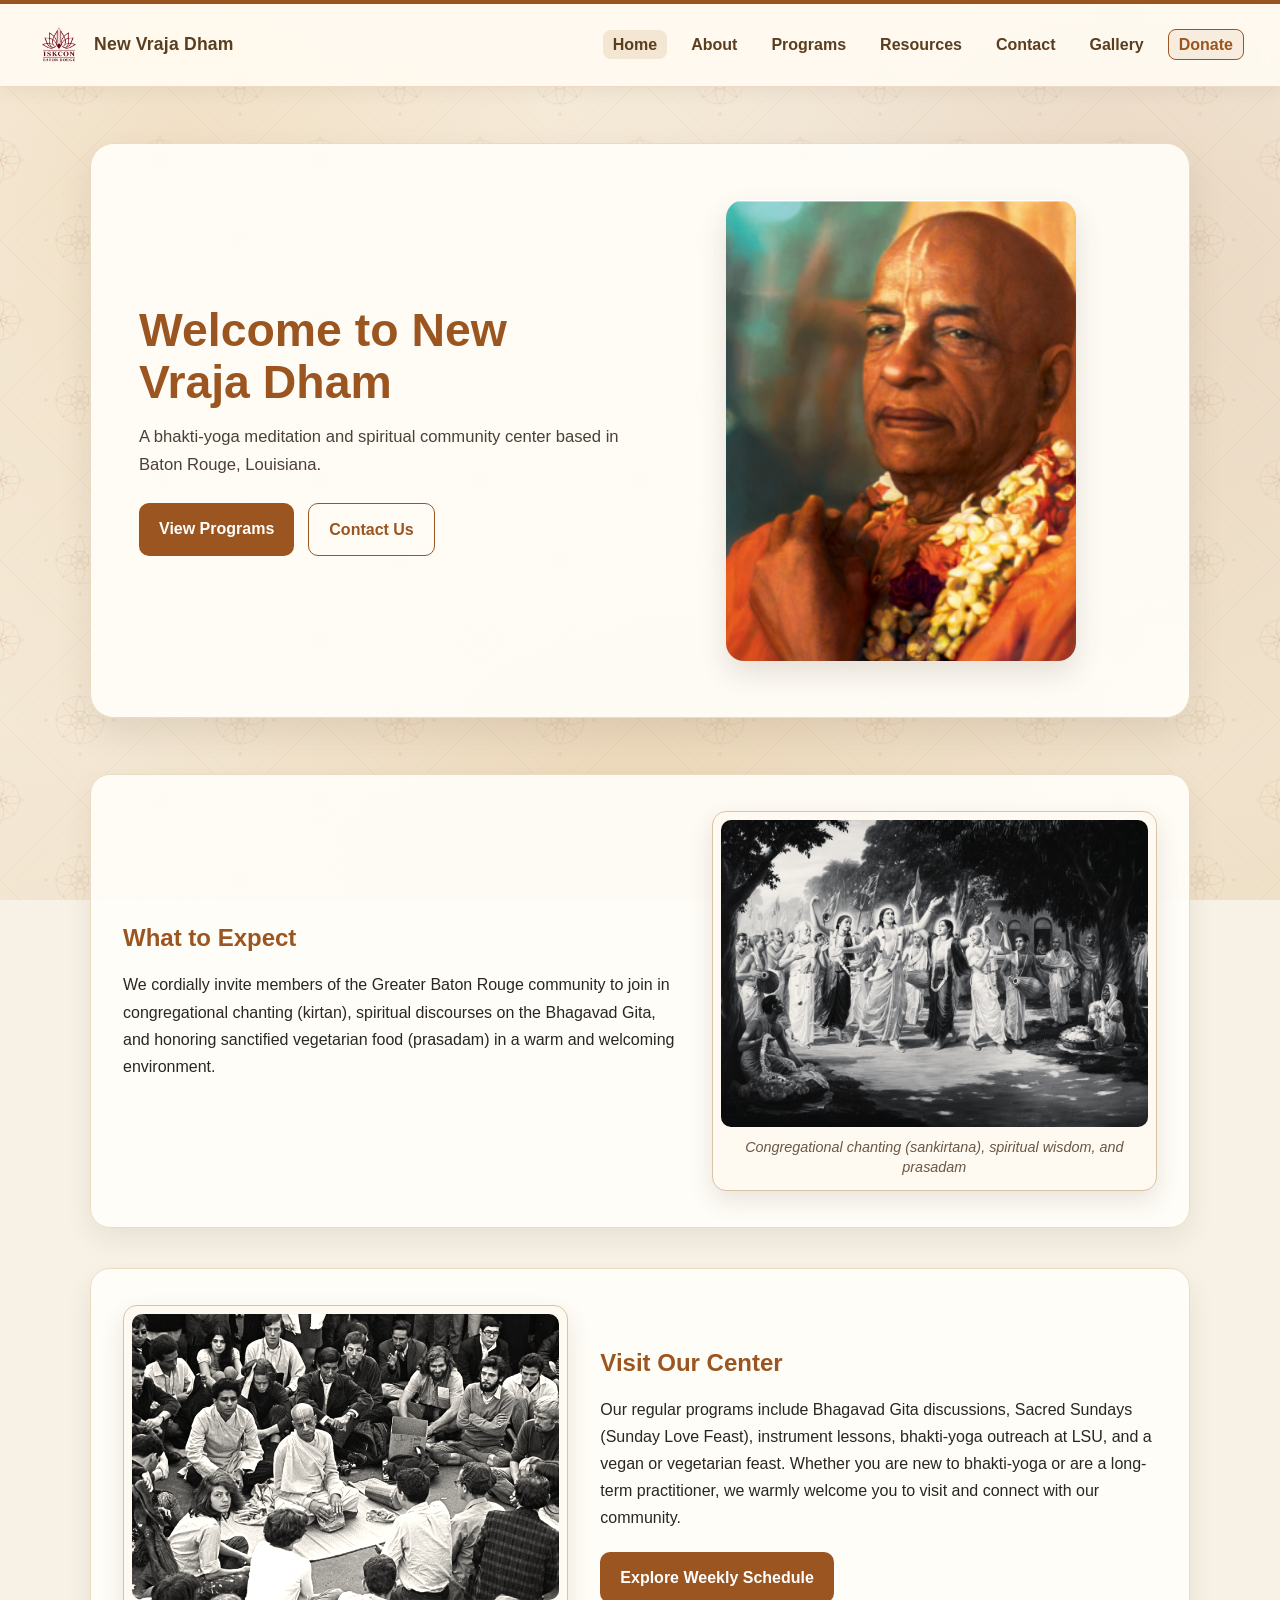
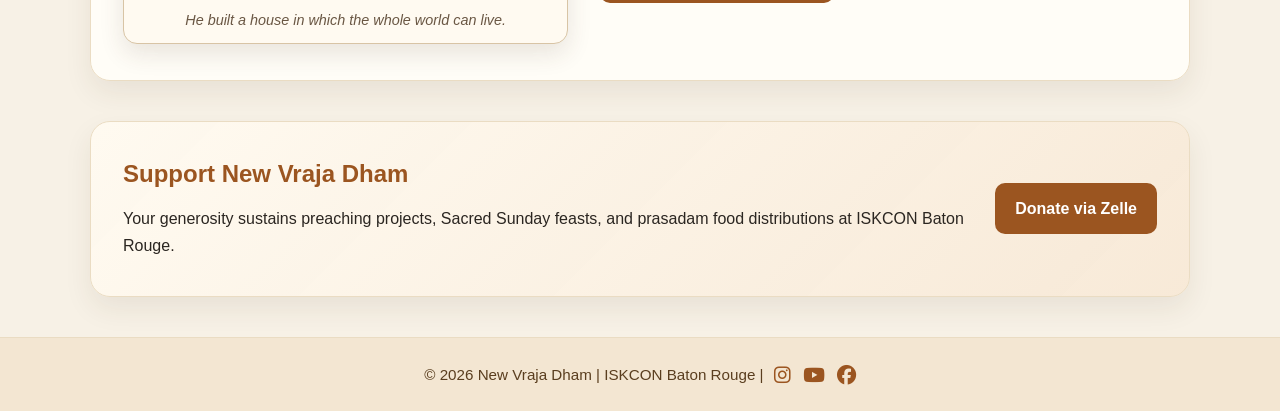
==== commit daafd606: "feat: add Donate navbar link and enrich pages with archival visuals" ====
--- a/index.html
+++ b/index.html
@@ -29,6 +29,7 @@
         <li><a href="resources.html">Resources</a></li>
         <li><a href="contact.html">Contact</a></li>
         <li><a href="gallery.html">Gallery</a></li>
+        <li><a href="donate.html" class="nav-donate">Donate</a></li>
       </ul>
     </nav>
   </header>
@@ -47,16 +48,55 @@
       </div>
     </section>
     <section class="welcome-section">
-      <h2>What to Expect</h2>
-      <p>We cordially invite members of the Greater Baton Rouge community to join in congregational chanting (kirtan), spiritual discourses on the Bhagavad Gita, and honoring sanctified vegetarian food (prasadam) in a warm and welcoming environment.</p>
+      <div class="split-section">
+        <div class="split-text">
+          <h2>What to Expect</h2>
+          <p>We cordially invite members of the Greater Baton Rouge community to join in congregational chanting (kirtan), spiritual discourses on the Bhagavad Gita, and honoring sanctified vegetarian food (prasadam) in a warm and welcoming environment.</p>
+        </div>
+        <div class="split-media">
+          <figure class="feature-figure">
+            <img src="public/legacy/sankirtana-procession.png" alt="Sri Chaitanya Mahaprabhu and Sri Nityananda Prabhu leading an outdoor sankirtana procession">
+            <figcaption>Congregational chanting (sankirtana), spiritual wisdom, and prasadam</figcaption>
+          </figure>
+        </div>
+      </div>
     </section>
     <section class="schedule-preview">
-      <h2>Visit Our Center</h2>
-      <p>Our regular programs include Bhagavad Gita discussions, Sacred Sundays (Sunday Love Feast), instrument lessons, bhakti-yoga outreach at LSU, and a vegan or vegetarian feast. Whether you are new to bhakti-yoga or are a long-term practitioner, we warmly welcome you to visit and connect with our community.</p>
+      <div class="split-section split-section--reverse">
+        <div class="split-text">
+          <h2>Visit Our Center</h2>
+          <p>Our regular programs include Bhagavad Gita discussions, Sacred Sundays (Sunday Love Feast), instrument lessons, bhakti-yoga outreach at LSU, and a vegan or vegetarian feast. Whether you are new to bhakti-yoga or are a long-term practitioner, we warmly welcome you to visit and connect with our community.</p>
+          <div class="section-actions">
+            <a href="programs.html" class="btn-primary">Explore Weekly Schedule</a>
+          </div>
+        </div>
+        <div class="split-media">
+          <figure class="feature-figure">
+            <img src="public/legacy/prabhupada-outdoor-sanga.png" alt="Srila Prabhupada seated outdoors sharing Krishna consciousness with attentive seekers">
+            <figcaption>He built a house in which the whole world can live.</figcaption>
+          </figure>
+        </div>
+      </div>
+    </section>
+    <section class="support-callout">
+      <div class="support-callout-text">
+        <h2>Support New Vraja Dham</h2>
+        <p>Your generosity sustains preaching projects, Sacred Sunday feasts, and prasadam food distributions at ISKCON Baton Rouge.</p>
+      </div>
+      <div class="support-callout-action">
+        <a href="donate.html" class="btn-primary">Donate via Zelle</a>
+      </div>
     </section>
   </main>
   <footer>
-    <p>© 2026 New Vraja Dham | ISKCON Baton Rouge | <a href="https://www.instagram.com/iskconbatonrouge/" target="_blank" rel="noopener noreferrer" class="social-link" aria-label="Visit Us on Instagram"><i class="fa-brands fa-instagram"></i></a></p>
+    <p>
+      © 2026 New Vraja Dham | ISKCON Baton Rouge |
+      <span class="footer-socials">
+        <a href="https://www.instagram.com/iskconbatonrouge/" target="_blank" rel="noopener noreferrer" class="social-link" aria-label="Visit Us on Instagram"><i class="fa-brands fa-instagram" aria-hidden="true"></i></a>
+        <a href="https://www.youtube.com/@iskconbatonrouge/featured" target="_blank" rel="noopener noreferrer" class="social-link" aria-label="Visit New Vraja Dham on YouTube"><i class="fa-brands fa-youtube" aria-hidden="true"></i></a>
+        <a href="https://www.facebook.com/ISKCONBR/" target="_blank" rel="noopener noreferrer" class="social-link" aria-label="Visit New Vraja Dham on Facebook"><i class="fa-brands fa-facebook" aria-hidden="true"></i></a>
+      </span>
+    </p>
   </footer>
 </body>
 </html>
--- a/styles.css
+++ b/styles.css
@@ -45,6 +45,9 @@
 }
 
 body {
+    position: relative;
+    z-index: 0;
+
     display: flex;
     flex-direction: column;
     min-height: 100vh;
@@ -54,6 +57,24 @@
 
     background-color: var(--background);
     color: var(--text);
+}
+
+body::before {
+    content: "";
+
+    position: fixed;
+    inset: 0;
+    z-index: -1;
+    pointer-events: none;
+
+    background-image:
+        url("public/visuals/temple-pattern.svg"),
+        radial-gradient(circle at 14% 16%, rgba(214, 163, 93, 0.24), transparent 46%),
+        radial-gradient(circle at 86% 24%, rgba(155, 85, 32, 0.14), transparent 44%),
+        radial-gradient(circle at 50% 92%, rgba(214, 163, 93, 0.20), transparent 52%),
+        linear-gradient(165deg, #fbf6ec 0%, #f5ead8 52%, #efe0c8 100%);
+    background-repeat: repeat, no-repeat, no-repeat, no-repeat, no-repeat;
+    background-size: 160px 160px, auto, auto, auto, auto;
 }
 
 main {
@@ -94,7 +115,9 @@
 .hero-buttons a,
 .schedule-preview a,
 .visit-section a,
-.contact-form button {
+.contact-form button,
+.btn-primary,
+.btn-outline {
     display: inline-block;
 
     padding: 12px 20px;
@@ -121,7 +144,12 @@
 .navbar a:focus-visible,
 .about-nav a:focus-visible,
 .book-card a:focus-visible,
-.social-link:focus-visible {
+.social-link:focus-visible,
+.btn-primary:focus-visible,
+.btn-outline:focus-visible,
+.copy-zelle-btn:focus-visible,
+.donate-zelle-button:focus-visible,
+.phone-link:focus-visible {
     outline: 3px solid var(--focus);
     outline-offset: 3px;
 }
@@ -129,7 +157,9 @@
 .hero-buttons a:active,
 .schedule-preview a:active,
 .visit-section a:active,
-.contact-form button:active {
+.contact-form button:active,
+.btn-primary:active,
+.btn-outline:active {
     transform: translateY(1px);
 }
 
@@ -137,6 +167,10 @@
 /* ================================
    Navbar
 ================================ */
+
+header {
+    border-top: 4px solid var(--primary);
+}
 
 .navbar {
     display: flex;
@@ -146,8 +180,10 @@
 
     padding: 18px 36px;
 
-    background-color: var(--surface-alt);
+    background-color: rgba(255, 250, 241, 0.94);
+    backdrop-filter: blur(8px);
     border-bottom: 1px solid var(--border);
+    box-shadow: 0 4px 18px rgba(70, 52, 30, 0.07);
 }
 
 .logo {
@@ -195,6 +231,18 @@
     background-color: var(--surface-hover);
 }
 
+.navbar a.nav-donate {
+    border: 1px solid var(--primary);
+    background-color: rgba(155, 85, 32, 0.08);
+    color: var(--primary);
+}
+
+.navbar a.nav-donate:hover,
+.navbar a.nav-donate.active {
+    background-color: var(--primary);
+    color: #ffffff;
+}
+
 
 /* ================================
    Homepage Hero
@@ -210,10 +258,10 @@
     margin: 56px auto;
     padding: 56px 48px;
 
-    background-color: var(--surface);
+    background-color: rgba(255, 253, 248, 0.94);
     border: 1px solid var(--border);
     border-radius: var(--radius-round);
-    box-shadow: var(--shadow-large);
+    box-shadow: 0 16px 34px rgba(70, 52, 30, 0.10);
 }
 
 .hero-text {
@@ -264,7 +312,8 @@
 .hero-buttons a:first-child,
 .schedule-preview a,
 .visit-section a,
-.contact-form button {
+.contact-form button,
+.btn-primary {
     background-color: var(--primary);
     color: white;
 }
@@ -272,16 +321,19 @@
 .hero-buttons a:first-child:hover,
 .schedule-preview a:hover,
 .visit-section a:hover,
-.contact-form button:hover {
+.contact-form button:hover,
+.btn-primary:hover {
     background-color: var(--primary-dark);
 }
 
-.hero-buttons a:last-child {
+.hero-buttons a:last-child,
+.btn-outline {
     border: 1px solid var(--primary);
     color: var(--primary);
 }
 
-.hero-buttons a:last-child:hover {
+.hero-buttons a:last-child:hover,
+.btn-outline:hover {
     background-color: #f7e8d6;
 }
 
@@ -547,14 +599,18 @@
 .gallery-section,
 .welcome-section,
 .schedule-preview,
-.visit-section {
+.visit-section,
+.donate-section,
+.donate-inquiry,
+.support-callout,
+.visual-showcase {
     margin: 40px 0;
     padding: 36px 32px;
 
-    background-color: var(--surface);
+    background-color: rgba(255, 253, 248, 0.94);
     border: 1px solid var(--border);
     border-radius: var(--radius-large);
-    box-shadow: var(--shadow-medium);
+    box-shadow: 0 12px 28px rgba(70, 52, 30, 0.08);
 }
 
 .page-intro {
@@ -566,6 +622,18 @@
 
     color: var(--primary);
     font-size: 2.4rem;
+}
+
+.page-intro h1::after {
+    content: "";
+
+    display: block;
+    width: 64px;
+    height: 3px;
+    margin: 12px auto 0;
+
+    border-radius: 999px;
+    background: linear-gradient(90deg, var(--focus), var(--primary), var(--focus));
 }
 
 .page-intro p {
@@ -576,13 +644,137 @@
 }
 
 .welcome-section h2,
+.schedule-preview h2,
+.about-section h2,
+.visitor-info h2,
+.donate-section h2,
+.donate-inquiry h2,
+.support-callout h2,
+.visual-showcase h2,
+.contact-info h2,
+.contact-form h2,
+.gallery-section h2 {
+    color: var(--primary);
+    margin-bottom: 16px;
+}
+
+.gallery-section h2,
+.visual-showcase h2 {
+    text-align: center;
+}
+
+.archival-intro {
+    max-width: 700px;
+    margin: 0 auto 20px;
+    color: var(--text-muted);
+    text-align: center;
+}
+
+.welcome-section h2,
 .schedule-preview h2 {
     margin-bottom: 18px;
 }
 
 .daily-programs h2,
 .schedule-section h2 {
+    color: var(--primary);
     margin-bottom: 24px;
+}
+
+
+/* ================================
+   Archival Split Layouts & Frames
+================================ */
+
+.split-section {
+    display: grid;
+    grid-template-columns: 1.25fr 1fr;
+    gap: 32px;
+    align-items: center;
+}
+
+.split-section--reverse {
+    grid-template-columns: 1fr 1.25fr;
+}
+
+.split-section--reverse .split-media {
+    order: -1;
+}
+
+.split-text,
+.split-media {
+    min-width: 0;
+}
+
+.feature-figure {
+    margin: 0;
+    padding: 8px;
+
+    background-color: var(--surface-alt);
+    border: 1px solid var(--border-dark);
+    border-radius: var(--radius-medium);
+    box-shadow: 0 10px 24px rgba(70, 52, 30, 0.12);
+}
+
+.feature-figure img {
+    width: 100%;
+    height: auto;
+
+    border-radius: calc(var(--radius-medium) - 4px);
+    filter: sepia(14%) contrast(1.03);
+}
+
+.feature-figure figcaption {
+    margin-top: 8px;
+    padding: 2px 6px 4px;
+
+    color: var(--text-light);
+    font-size: 0.9rem;
+    font-style: italic;
+    line-height: 1.45;
+    text-align: center;
+}
+
+.visual-pair {
+    display: grid;
+    grid-template-columns: repeat(2, 1fr);
+    gap: 24px;
+
+    margin-top: 24px;
+}
+
+.section-actions {
+    display: flex;
+    flex-wrap: wrap;
+    gap: 12px;
+
+    margin-top: 20px;
+}
+
+.section-actions--center {
+    justify-content: center;
+}
+
+.support-callout {
+    display: flex;
+    align-items: center;
+    justify-content: space-between;
+    gap: 24px;
+
+    background: linear-gradient(
+        135deg,
+        rgba(255, 250, 241, 0.96),
+        rgba(247, 232, 214, 0.94)
+    );
+}
+
+.support-callout-text {
+    flex: 1;
+    min-width: 0;
+}
+
+.support-callout-action {
+    flex-shrink: 0;
 }
 
 
@@ -630,6 +822,10 @@
     border-radius: var(--radius-medium);
 }
 
+.resource-card + .resource-card {
+    margin-top: 20px;
+}
+
 .resource-card h3 {
     margin-top: 0;
     margin-bottom: 10px;
@@ -746,6 +942,36 @@
 }
 
 .contact-info {
+    text-align: center;
+}
+
+.contact-arch-figure {
+    max-width: 440px;
+    margin: 24px auto 0;
+    padding: 10px;
+
+    background-color: var(--surface-alt);
+    border: 1px solid var(--border-dark);
+    border-radius: 164px 164px var(--radius-medium) var(--radius-medium);
+    box-shadow: 0 10px 24px rgba(70, 52, 30, 0.12);
+}
+
+.contact-arch-figure img {
+    width: 100%;
+    height: auto;
+
+    border-radius: 150px 150px 10px 10px;
+    filter: sepia(14%) contrast(1.03);
+}
+
+.contact-arch-figure figcaption {
+    margin-top: 8px;
+    padding: 2px 10px 4px;
+
+    color: var(--text-light);
+    font-size: 0.9rem;
+    font-style: italic;
+    line-height: 1.45;
     text-align: center;
 }
 
@@ -898,6 +1124,250 @@
     font-size: 1.2rem;
 }
 
+.footer-socials {
+    display: inline-flex;
+    align-items: center;
+    gap: 12px;
+
+    margin-left: 6px;
+    vertical-align: middle;
+}
+
+.footer-socials .social-link {
+    margin-top: 0;
+}
+
+
+/* ================================
+   Donate Page
+================================ */
+
+.donate-grid {
+    display: grid;
+    grid-template-columns: 1.15fr 0.95fr;
+    gap: 32px;
+    align-items: start;
+}
+
+.donate-story h2 {
+    margin-bottom: 14px;
+    color: var(--primary);
+}
+
+.donate-list {
+    margin: 16px 0 24px 20px;
+    color: var(--text-muted);
+}
+
+.donate-list li + li {
+    margin-top: 8px;
+}
+
+.zelle-card {
+    padding: 28px 24px;
+
+    background-color: var(--surface-alt);
+    border: 2px solid var(--border-dark);
+    border-radius: var(--radius-large);
+    box-shadow: var(--shadow-medium);
+
+    text-align: center;
+}
+
+.zelle-card-header {
+    display: flex;
+    flex-direction: column;
+    align-items: center;
+    gap: 8px;
+
+    margin-bottom: 14px;
+}
+
+.zelle-icon {
+    display: inline-flex;
+    align-items: center;
+    justify-content: center;
+
+    width: 52px;
+    height: 52px;
+    border-radius: 50%;
+
+    background-color: rgba(155, 85, 32, 0.12);
+    color: var(--primary);
+    font-size: 1.45rem;
+}
+
+.zelle-card-header h2 {
+    margin-bottom: 0;
+    color: var(--primary);
+    font-size: 1.55rem;
+}
+
+.zelle-recipient {
+    display: inline-block;
+    margin-bottom: 18px;
+    padding: 4px 12px;
+
+    background-color: var(--surface);
+    border: 1px solid var(--border);
+    border-radius: 999px;
+
+    color: #5a3e1f;
+    font-size: 0.9rem;
+    font-weight: 700;
+    letter-spacing: 0.3px;
+}
+
+.zelle-qr-box {
+    display: inline-block;
+    margin: 0 auto 18px;
+    padding: 14px;
+
+    background-color: #ffffff;
+    border: 1px solid var(--border-dark);
+    border-radius: var(--radius-medium);
+    box-shadow: var(--shadow-small);
+}
+
+.zelle-qr-box img {
+    width: 100%;
+    max-width: 240px;
+    height: auto;
+    margin: 0 auto;
+
+    filter: none;
+}
+
+.zelle-id-row {
+    display: flex;
+    flex-wrap: wrap;
+    align-items: center;
+    justify-content: center;
+    gap: 10px;
+
+    margin-bottom: 10px;
+    padding: 12px 14px;
+
+    background-color: #ffffff;
+    border: 1px solid var(--border);
+    border-radius: var(--radius-small);
+}
+
+.zelle-id-label {
+    color: var(--text-light);
+    font-size: 0.9rem;
+    font-weight: 600;
+}
+
+.zelle-id-value {
+    color: var(--text);
+    font-family: ui-monospace, SFMono-Regular, Menlo, Consolas, monospace;
+    font-size: 0.96rem;
+    font-weight: 700;
+    word-break: break-all;
+}
+
+.copy-zelle-btn {
+    display: inline-flex;
+    align-items: center;
+    gap: 6px;
+
+    padding: 6px 12px;
+    border: 1px solid var(--primary);
+    border-radius: 8px;
+
+    background-color: transparent;
+    color: var(--primary);
+
+    font: inherit;
+    font-size: 0.88rem;
+    font-weight: 700;
+    cursor: pointer;
+
+    transition: background-color 0.2s ease, color 0.2s ease;
+}
+
+.copy-zelle-btn:hover {
+    background-color: var(--surface-hover);
+}
+
+.copy-zelle-btn.copied {
+    background-color: var(--primary);
+    color: #ffffff;
+}
+
+.copy-feedback {
+    display: block;
+    min-height: 1.2em;
+    margin-bottom: 12px;
+
+    color: var(--primary-dark);
+    font-size: 0.88rem;
+    font-weight: 600;
+}
+
+.donate-zelle-button {
+    display: inline-flex;
+    align-items: center;
+    justify-content: center;
+    gap: 8px;
+
+    width: 100%;
+    padding: 13px 20px;
+    border-radius: var(--radius-small);
+
+    background-color: var(--primary);
+    color: #ffffff;
+
+    font: inherit;
+    font-weight: 700;
+    text-decoration: none;
+
+    transition: background-color 0.2s ease, transform 0.2s ease;
+}
+
+.donate-zelle-button:hover {
+    background-color: var(--primary-dark);
+}
+
+.donate-zelle-button:active {
+    transform: translateY(1px);
+}
+
+.zelle-steps {
+    margin-top: 20px;
+    padding-left: 20px;
+
+    color: var(--text-muted);
+    font-size: 0.94rem;
+    text-align: left;
+}
+
+.zelle-steps li + li {
+    margin-top: 6px;
+}
+
+.donate-inquiry {
+    text-align: center;
+}
+
+.donate-inquiry p {
+    max-width: 720px;
+    margin: 0 auto 16px;
+
+    color: var(--text-muted);
+}
+
+.donate-inquiry a.phone-link {
+    color: var(--link);
+    font-weight: 600;
+    text-decoration: none;
+}
+
+.donate-inquiry a.phone-link:hover {
+    text-decoration: underline;
+}
+
 
 /* ================================
    Gallery
@@ -905,6 +1375,14 @@
 
 .gallery-section {
     margin-bottom: 48px;
+}
+
+.archival-grid {
+    display: grid;
+    grid-template-columns: repeat(auto-fit, minmax(260px, 1fr));
+    gap: 22px;
+
+    margin-top: 20px;
 }
 
 .gallery-grid {
@@ -1032,9 +1510,30 @@
     .gallery-section,
     .welcome-section,
     .schedule-preview,
-    .visit-section {
+    .visit-section,
+    .donate-section,
+    .donate-inquiry,
+    .support-callout,
+    .visual-showcase {
         margin: 28px 0;
         padding: 28px 20px;
+    }
+
+    .split-section,
+    .split-section--reverse,
+    .visual-pair,
+    .donate-grid {
+        grid-template-columns: 1fr;
+        gap: 22px;
+    }
+
+    .split-section--reverse .split-media {
+        order: 0;
+    }
+
+    .support-callout {
+        flex-direction: column;
+        text-align: center;
     }
 
     .resources-section {
